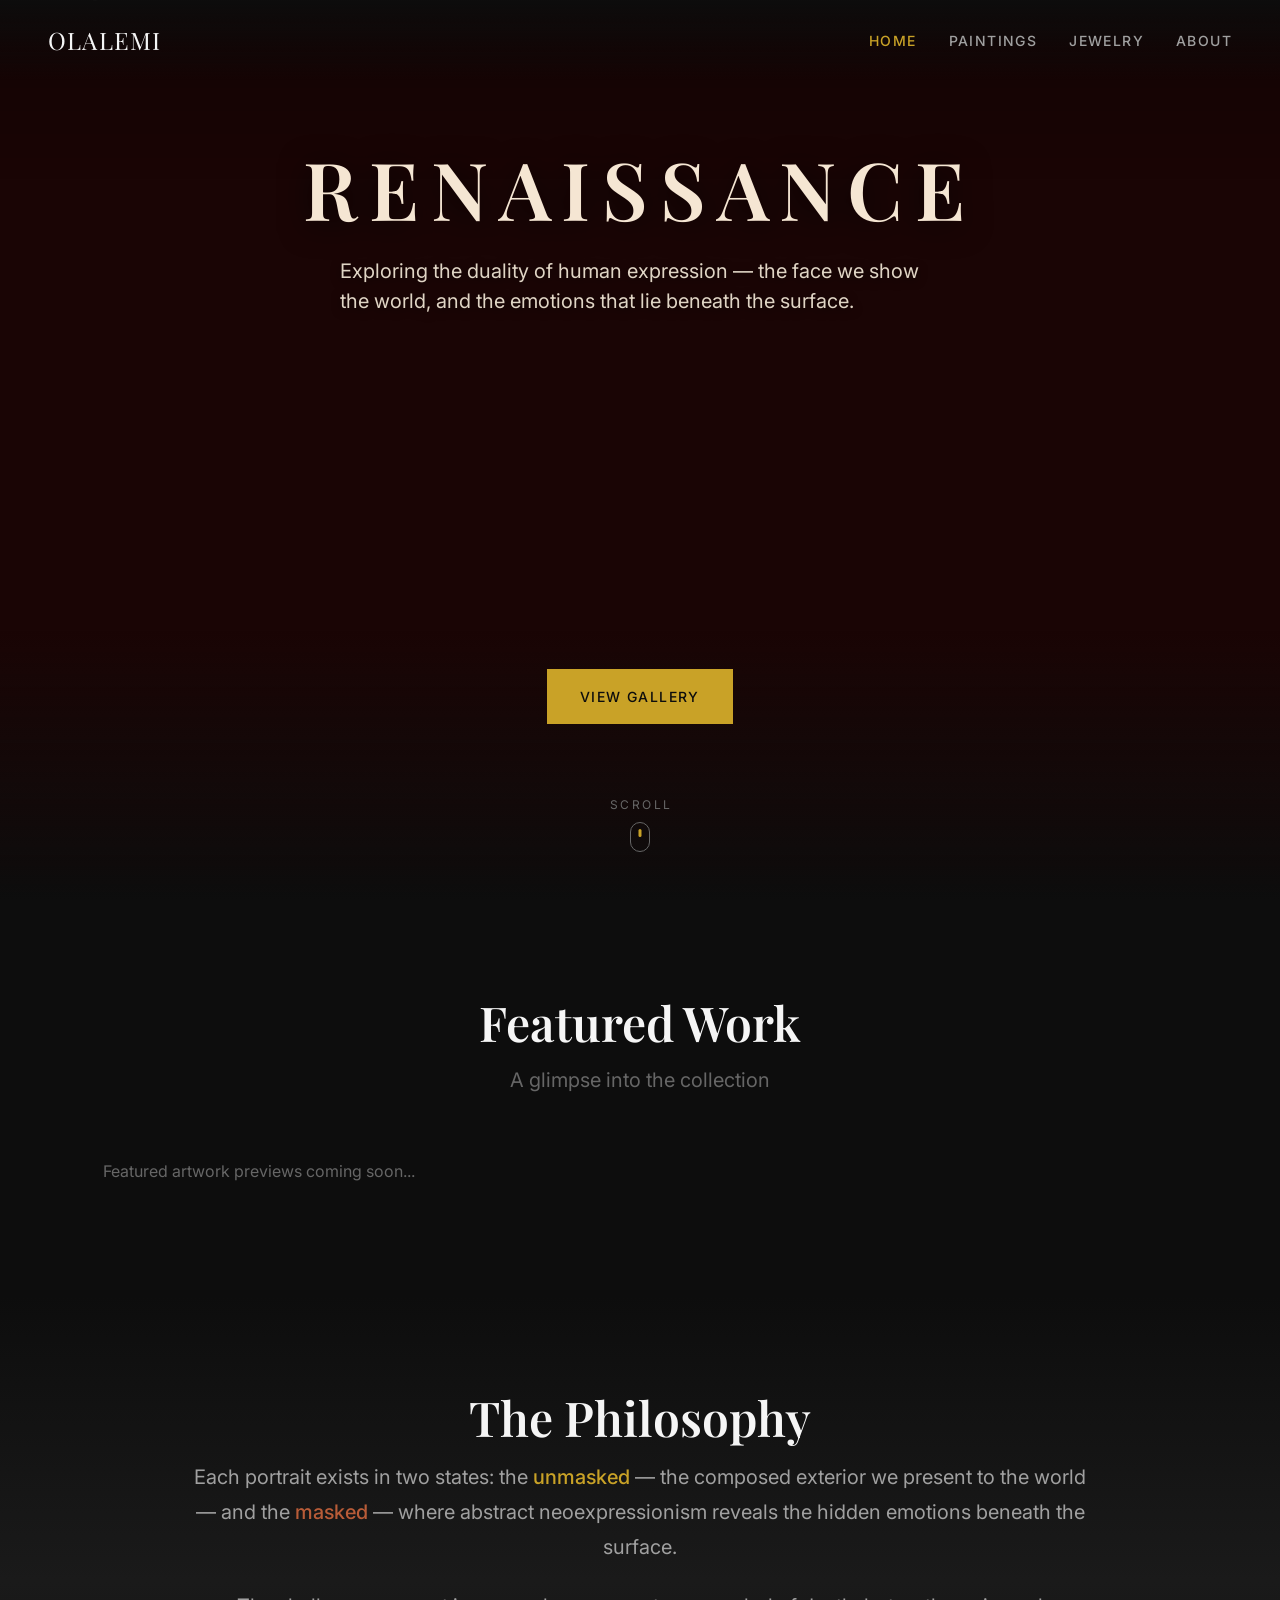
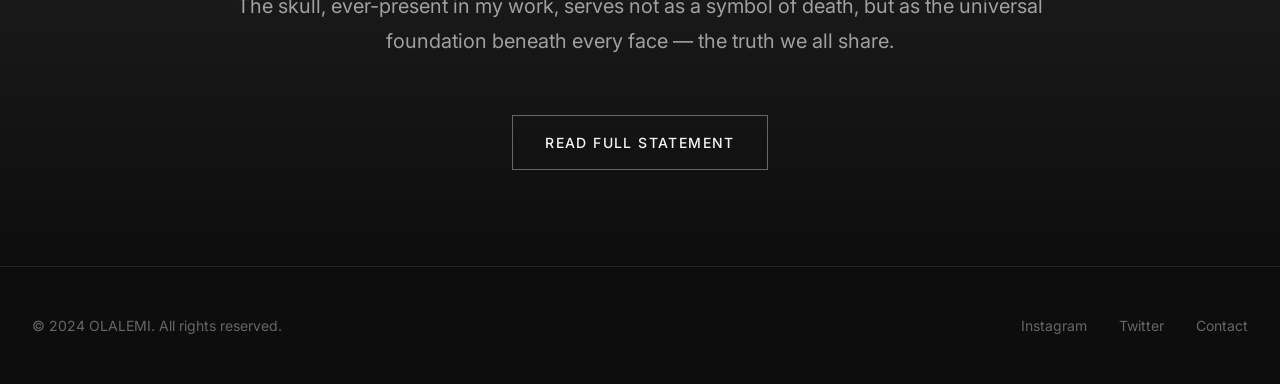
==== index.html @ 90fd3a53 "Initial commit: Portfolio website code (HTML, CSS, JS, data)" ====
<!DOCTYPE html>
<html lang="en">

<head>
    <meta charset="UTF-8">
    <meta name="viewport" content="width=device-width, initial-scale=1.0">
    <meta name="description"
        content="Digital artist and 3D jewelry CAD designer exploring the duality of human emotion through masked and unmasked portraits.">

    <title>Artist Portfolio | Digital Art & 3D Jewelry Design</title>

    <!-- Fonts -->
    <link rel="preconnect" href="https://fonts.googleapis.com">
    <link rel="preconnect" href="https://fonts.gstatic.com" crossorigin>
    <link
        href="https://fonts.googleapis.com/css2?family=Playfair+Display:wght@400;500;600;700&family=Inter:wght@300;400;500;600&display=swap"
        rel="stylesheet">

    <!-- Styles -->
    <link rel="stylesheet" href="css/styles.css">
    <link rel="stylesheet" href="css/landing.css">
</head>

<body>
    <!-- Navigation -->
    <nav class="nav" id="nav">
        <a href="index.html" class="nav__logo">OLALEMI</a>
        <ul class="nav__links">
            <li><a href="index.html" class="nav__link active">Home</a></li>
            <li><a href="paintings.html" class="nav__link">Paintings</a></li>
            <li><a href="jewelry.html" class="nav__link">Jewelry</a></li>
            <li><a href="about.html" class="nav__link">About</a></li>
        </ul>
    </nav>

    <!-- Hero Section -->
    <section class="hero" id="hero">
        <div class="hero__background">
            <!-- The Expressionist (unmasked) will be placed here -->
            <img src="assets/paintings/landing page.png" alt="OLALEMI - Digital Portrait" class="hero__image"
                id="heroImage">
            <div class="hero__overlay"></div>
        </div>

        <div class="hero__content">
            <h1 class="hero__title">
                RENAISSANCE
            </h1>
            <p class="hero__subtitle">
                Exploring the duality of human expression — the face we show the world,
                and the emotions that lie beneath the surface.
            </p>
            <a href="paintings.html" class="btn btn--primary">View Gallery</a>
        </div>

        <div class="scroll-indicator">
            <span>Scroll</span>
            <div class="scroll-indicator__arrow"></div>
        </div>
    </section>

    <!-- Featured Work Preview -->
    <section class="section section--featured">
        <div class="container">
            <header class="section__header">
                <h2 class="section__title">Featured Work</h2>
                <p class="section__subtitle">A glimpse into the collection</p>
            </header>

            <div class="featured-grid" id="featuredGrid">
                <!-- Featured works will be dynamically loaded or added here -->
                <p class="text-muted" style="text-align: center;">
                    Featured artwork previews coming soon...
                </p>
            </div>
        </div>
    </section>

    <!-- Artist Statement Preview -->
    <section class="section section--statement">
        <div class="container">
            <div class="statement-content">
                <h2 class="section__title">The Philosophy</h2>
                <p class="statement-text">
                    Each portrait exists in two states: the <strong class="text-gold">unmasked</strong> —
                    the composed exterior we present to the world — and the <strong
                        class="text-terracotta">masked</strong> —
                    where abstract neoexpressionism reveals the hidden emotions beneath the surface.
                </p>
                <p class="statement-text">
                    The skull, ever-present in my work, serves not as a symbol of death,
                    but as the universal foundation beneath every face — the truth we all share.
                </p>
                <a href="about.html" class="btn btn--outline mt-xl">Read Full Statement</a>
            </div>
        </div>
    </section>

    <!-- Footer -->
    <footer class="footer">
        <div class="container">
            <div class="footer__content">
                <p class="footer__copyright">
                    &copy; 2024 OLALEMI. All rights reserved.
                </p>
                <div class="footer__links">
                    <a href="#" class="footer__link">Instagram</a>
                    <a href="#" class="footer__link">Twitter</a>
                    <a href="mailto:contact@artist.com" class="footer__link">Contact</a>
                </div>
            </div>
        </div>
    </footer>

    <!-- Scripts -->
    <script src="js/main.js"></script>
</body>

</html>
---- css/styles.css ----
/* ==========================================
   PORTFOLIO WEBSITE - Design System
   Dark Gallery with Warm Accents
   ========================================== */

/* ---------- CSS Variables (Design Tokens) ---------- */
:root {
  /* Colors - Dark Gallery Palette */
  --color-bg-primary: #0D0D0D;
  --color-bg-secondary: #1A1A1A;
  --color-bg-tertiary: #252525;

  --color-text-primary: #F5F5F5;
  --color-text-secondary: #A0A0A0;
  --color-text-muted: #666666;

  --color-accent-gold: #C9A227;
  --color-accent-terracotta: #B85C38;
  --color-accent-gold-hover: #E0B830;
  --color-cream: #F5E6D3;
  --color-cream-muted: #E0D5C5;

  /* Typography */
  --font-heading: 'Playfair Display', Georgia, serif;
  --font-body: 'Inter', -apple-system, BlinkMacSystemFont, sans-serif;

  --font-size-xs: 0.75rem;
  --font-size-sm: 0.875rem;
  --font-size-base: 1rem;
  --font-size-lg: 1.25rem;
  --font-size-xl: 1.5rem;
  --font-size-2xl: 2rem;
  --font-size-3xl: 3rem;
  --font-size-4xl: 4rem;
  --font-size-hero: clamp(3rem, 8vw, 6rem);

  --font-weight-light: 300;
  --font-weight-regular: 400;
  --font-weight-medium: 500;
  --font-weight-semibold: 600;

  --line-height-tight: 1.1;
  --line-height-normal: 1.5;
  --line-height-relaxed: 1.75;

  /* Spacing */
  --space-xs: 0.25rem;
  --space-sm: 0.5rem;
  --space-md: 1rem;
  --space-lg: 1.5rem;
  --space-xl: 2rem;
  --space-2xl: 3rem;
  --space-3xl: 4rem;
  --space-4xl: 6rem;

  /* Layout */
  --max-width: 1400px;
  --max-width-narrow: 900px;
  --nav-height: 80px;

  /* Transitions */
  --transition-fast: 150ms ease;
  --transition-base: 300ms ease;
  --transition-slow: 500ms ease;
  --transition-slower: 800ms ease;

  /* Shadows & Effects */
  --shadow-subtle: 0 2px 10px rgba(0, 0, 0, 0.3);
  --shadow-medium: 0 4px 20px rgba(0, 0, 0, 0.4);
  --shadow-strong: 0 8px 40px rgba(0, 0, 0, 0.5);

  /* Z-index layers */
  --z-base: 1;
  --z-overlay: 100;
  --z-modal: 200;
  --z-nav: 300;
}

/* ---------- Reset & Base Styles ---------- */
*,
*::before,
*::after {
  box-sizing: border-box;
  margin: 0;
  padding: 0;
}

html {
  font-size: 16px;
  scroll-behavior: smooth;
  -webkit-font-smoothing: antialiased;
  -moz-osx-font-smoothing: grayscale;
}

body {
  font-family: var(--font-body);
  font-size: var(--font-size-base);
  font-weight: var(--font-weight-regular);
  line-height: var(--line-height-normal);
  color: var(--color-text-primary);
  background-color: var(--color-bg-primary);
  overflow-x: hidden;
}

/* ---------- Typography ---------- */
h1,
h2,
h3,
h4,
h5,
h6 {
  font-family: var(--font-heading);
  font-weight: var(--font-weight-semibold);
  line-height: var(--line-height-tight);
  color: var(--color-text-primary);
}

h1 {
  font-size: var(--font-size-hero);
}

h2 {
  font-size: var(--font-size-3xl);
}

h3 {
  font-size: var(--font-size-2xl);
}

h4 {
  font-size: var(--font-size-xl);
}

p {
  color: var(--color-text-secondary);
  margin-bottom: var(--space-md);
}

a {
  color: var(--color-accent-gold);
  text-decoration: none;
  transition: color var(--transition-fast);
}

a:hover {
  color: var(--color-accent-gold-hover);
}

/* ---------- Selection ---------- */
::selection {
  background-color: var(--color-accent-gold);
  color: var(--color-bg-primary);
}

/* ---------- Navigation ---------- */
.nav {
  position: fixed;
  top: 0;
  left: 0;
  right: 0;
  height: var(--nav-height);
  display: flex;
  align-items: center;
  justify-content: space-between;
  padding: 0 var(--space-2xl);
  background: linear-gradient(to bottom, rgba(13, 13, 13, 0.95), rgba(13, 13, 13, 0));
  z-index: var(--z-nav);
  transition: background var(--transition-base);
}

.nav.scrolled {
  background: rgba(13, 13, 13, 0.98);
  backdrop-filter: blur(10px);
}

.nav__logo {
  font-family: var(--font-heading);
  font-size: var(--font-size-xl);
  font-weight: var(--font-weight-bold);
  color: var(--color-text-primary);
  letter-spacing: 0.05em;
  text-transform: uppercase;
}

.nav__links {
  display: flex;
  gap: var(--space-xl);
  list-style: none;
}

.nav__link {
  font-size: var(--font-size-sm);
  font-weight: var(--font-weight-medium);
  color: var(--color-text-secondary);
  text-transform: uppercase;
  letter-spacing: 0.1em;
  transition: color var(--transition-fast);
  position: relative;
}

.nav__link::after {
  content: '';
  position: absolute;
  bottom: -4px;
  left: 0;
  width: 0;
  height: 1px;
  background-color: var(--color-accent-gold);
  transition: width var(--transition-base);
}

.nav__link:hover {
  color: var(--color-text-primary);
}

.nav__link:hover::after {
  width: 100%;
}

.nav__link.active {
  color: var(--color-accent-gold);
}

/* ---------- Hero Section ---------- */
.hero {
  position: relative;
  min-height: 100vh;
  display: flex;
  align-items: flex-start;
  justify-content: center;
  overflow: hidden;
  background-color: #1a0505;
  /* Fallback dark red */
}

.hero__background {
  position: absolute;
  inset: 0;
  z-index: 1;
  display: flex;
  align-items: center;
  justify-content: center;
}

.hero__image {
  width: 100%;
  height: 100%;
  object-fit: cover;
  object-position: center center;
  transform: scale(1);
  transition: transform 0.8s ease-out, opacity 1s ease;
  opacity: 0;
}

.hero.loaded .hero__image {
  opacity: 1;
}

/* Subtle zoom on hover */
/* Subtle zoom on hover */
.hero:hover .hero__image {
  transform: scale(1.05);
  transition: transform 0.6s ease-out;
}

/* Portrait-oriented hero image - centered with dark space */
.hero__image--portrait {
  width: auto;
  height: 100%;
  max-width: 60%;
  object-fit: contain;
  opacity: 0;
  transform: scale(1);
  transition: opacity 1.2s ease, transform 0.5s ease;
}

.hero.loaded .hero__image--portrait {
  opacity: 1;
}

.hero__overlay {
  position: absolute;
  inset: 0;
  background: linear-gradient(to bottom,
      rgba(0, 0, 0, 0.3) 0%,
      rgba(0, 0, 0, 0) 20%,
      rgba(0, 0, 0, 0) 70%,
      rgba(13, 13, 13, 0.8) 95%,
      rgba(13, 13, 13, 1) 100%);
  z-index: 2;
}

.hero__content {
  position: relative;
  z-index: 3;
  display: flex;
  flex-direction: column;
  align-items: center;
  width: 100%;
  min-height: 100vh;
  padding: var(--space-2xl);
  padding-top: calc(var(--nav-height) + var(--space-3xl));
  padding-bottom: 11rem;
  max-width: var(--max-width-narrow);
  opacity: 0;
  transform: translateY(30px);
  animation: fadeInUp 1s ease forwards;
  animation-delay: 0.8s;
}

.hero__title {
  margin-bottom: var(--space-lg);
  text-shadow: 0 4px 30px rgba(0, 0, 0, 0.8);
  letter-spacing: 0.15em;
  font-size: clamp(2.5rem, 10vw, 5rem);
  color: var(--color-cream);
}

.hero__subtitle {
  font-size: var(--font-size-lg);
  color: var(--color-cream-muted);
  max-width: 600px;
  margin: 0 auto var(--space-lg);
  text-shadow: 0 2px 10px rgba(0, 0, 0, 0.5);
}

.hero__content .btn {
  margin-top: auto;
}

/* Scroll Indicator */
.scroll-indicator {
  position: absolute;
  bottom: var(--space-2xl);
  left: 50%;
  transform: translateX(-50%);
  display: flex;
  flex-direction: column;
  align-items: center;
  gap: var(--space-sm);
  color: var(--color-text-muted);
  font-size: var(--font-size-xs);
  text-transform: uppercase;
  animation: fadeInUpCentered 1s ease forwards;
  animation-delay: 1.5s;
  opacity: 0;
  z-index: 10;
}

.scroll-indicator span {
  letter-spacing: 0.2em;
  margin-right: -0.2em;
  /* Optical centering fix */
}

.scroll-indicator__arrow {
  width: 20px;
  height: 30px;
  border: 1px solid var(--color-text-muted);
  border-radius: 10px;
  position: relative;
}

.scroll-indicator__arrow::before {
  content: '';
  position: absolute;
  top: 6px;
  left: 50%;
  transform: translateX(-50%);
  width: 3px;
  height: 8px;
  background-color: var(--color-accent-gold);
  border-radius: 2px;
  animation: scrollBounce 2s infinite;
}

/* ---------- Sections ---------- */
.section {
  padding: var(--space-4xl) var(--space-2xl);
}

.section__header {
  text-align: center;
  margin-bottom: var(--space-3xl);
}

.section__title {
  margin-bottom: var(--space-md);
}

.section__subtitle {
  font-size: var(--font-size-lg);
  color: var(--color-text-muted);
}

/* ---------- Container ---------- */
.container {
  max-width: var(--max-width);
  margin: 0 auto;
  padding: 0 var(--space-xl);
}

/* ---------- Buttons ---------- */
.btn {
  display: inline-flex;
  align-items: center;
  gap: var(--space-sm);
  padding: var(--space-md) var(--space-xl);
  font-family: var(--font-body);
  font-size: var(--font-size-sm);
  font-weight: var(--font-weight-medium);
  text-transform: uppercase;
  letter-spacing: 0.1em;
  border: 1px solid transparent;
  cursor: pointer;
  transition: all var(--transition-base);
}

.btn--primary {
  background-color: var(--color-accent-gold);
  color: var(--color-bg-primary);
  border-color: var(--color-accent-gold);
}

.btn--primary:hover {
  background-color: transparent;
  color: var(--color-accent-gold);
}

.btn--outline {
  background-color: transparent;
  color: var(--color-text-primary);
  border-color: var(--color-text-muted);
}

.btn--outline:hover {
  border-color: var(--color-accent-gold);
  color: var(--color-accent-gold);
}

/* ---------- Animations ---------- */
@keyframes fadeInUp {
  from {
    opacity: 0;
    transform: translateY(30px);
  }

  to {
    opacity: 1;
    transform: translateY(0);
  }
}

@keyframes fadeInUpCentered {
  from {
    opacity: 0;
    transform: translateX(-50%) translateY(30px);
  }

  to {
    opacity: 1;
    transform: translateX(-50%) translateY(0);
  }
}

@keyframes fadeIn {
  from {
    opacity: 0;
  }

  to {
    opacity: 1;
  }
}

@keyframes scrollBounce {

  0%,
  100% {
    transform: translateX(-50%) translateY(0);
  }

  50% {
    transform: translateX(-50%) translateY(6px);
  }
}

/* ---------- Utility Classes ---------- */
.text-gold {
  color: var(--color-accent-gold);
}

.text-terracotta {
  color: var(--color-accent-terracotta);
}

.text-muted {
  color: var(--color-text-muted);
}

.mt-sm {
  margin-top: var(--space-sm);
}

.mt-md {
  margin-top: var(--space-md);
}

.mt-lg {
  margin-top: var(--space-lg);
}

.mt-xl {
  margin-top: var(--space-xl);
}

.mb-sm {
  margin-bottom: var(--space-sm);
}

.mb-md {
  margin-bottom: var(--space-md);
}

.mb-lg {
  margin-bottom: var(--space-lg);
}

.mb-xl {
  margin-bottom: var(--space-xl);
}

/* ---------- Responsive ---------- */
@media (max-width: 768px) {
  :root {
    --nav-height: 60px;
  }

  .nav {
    padding: 0 var(--space-lg);
  }

  .nav__links {
    gap: var(--space-lg);
  }

  .nav__link {
    font-size: var(--font-size-xs);
  }

  .hero__content {
    padding: var(--space-lg);
  }

  .section {
    padding: var(--space-3xl) var(--space-lg);
  }
}

@media (max-width: 480px) {
  .nav__logo {
    font-size: var(--font-size-base);
  }

  .nav__links {
    gap: var(--space-md);
  }
}
---- css/landing.css ----
/* ==========================================
   Additional Styles for Landing Page
   ========================================== */

/* ---------- Statement Section ---------- */
.section--statement {
    background: linear-gradient(to bottom,
            var(--color-bg-primary) 0%,
            var(--color-bg-secondary) 50%,
            var(--color-bg-primary) 100%);
}

.statement-content {
    max-width: var(--max-width-narrow);
    margin: 0 auto;
    text-align: center;
}

.statement-text {
    font-size: var(--font-size-lg);
    line-height: var(--line-height-relaxed);
    color: var(--color-text-secondary);
    margin-bottom: var(--space-lg);
}

.statement-text strong {
    font-weight: var(--font-weight-medium);
}

/* ---------- Featured Grid ---------- */
.section--featured {
    background-color: var(--color-bg-primary);
}

.featured-grid {
    display: grid;
    grid-template-columns: repeat(3, 1fr);
    gap: var(--space-lg);
}

@media (max-width: 768px) {
    .featured-grid {
        grid-template-columns: 1fr;
    }
}

/* ---------- Footer ---------- */
.footer {
    padding: var(--space-2xl) 0;
    border-top: 1px solid var(--color-bg-tertiary);
}

.footer__content {
    display: flex;
    justify-content: space-between;
    align-items: center;
    flex-wrap: wrap;
    gap: var(--space-lg);
}

.footer__copyright {
    font-size: var(--font-size-sm);
    color: var(--color-text-muted);
    margin: 0;
}

.footer__links {
    display: flex;
    gap: var(--space-xl);
}

.footer__link {
    font-size: var(--font-size-sm);
    color: var(--color-text-muted);
    transition: color var(--transition-fast);
}

.footer__link:hover {
    color: var(--color-accent-gold);
}

@media (max-width: 480px) {
    .footer__content {
        flex-direction: column;
        text-align: center;
    }
}

/* ---------- Parallax Effect (Enhanced Hero) ---------- */
.hero {
    perspective: 1000px;
}

.hero__background {
    transform-style: preserve-3d;
}

/* ---------- Page Transition ---------- */
body {
    opacity: 0;
    animation: pageLoad 0.6s ease forwards;
}

@keyframes pageLoad {
    to {
        opacity: 1;
    }
}

/* ---------- Loading State ---------- */
.hero__image {
    opacity: 0;
    transition: opacity 0.8s ease, transform 8s ease-out;
}

.hero.loaded .hero__image {
    opacity: 1;
}
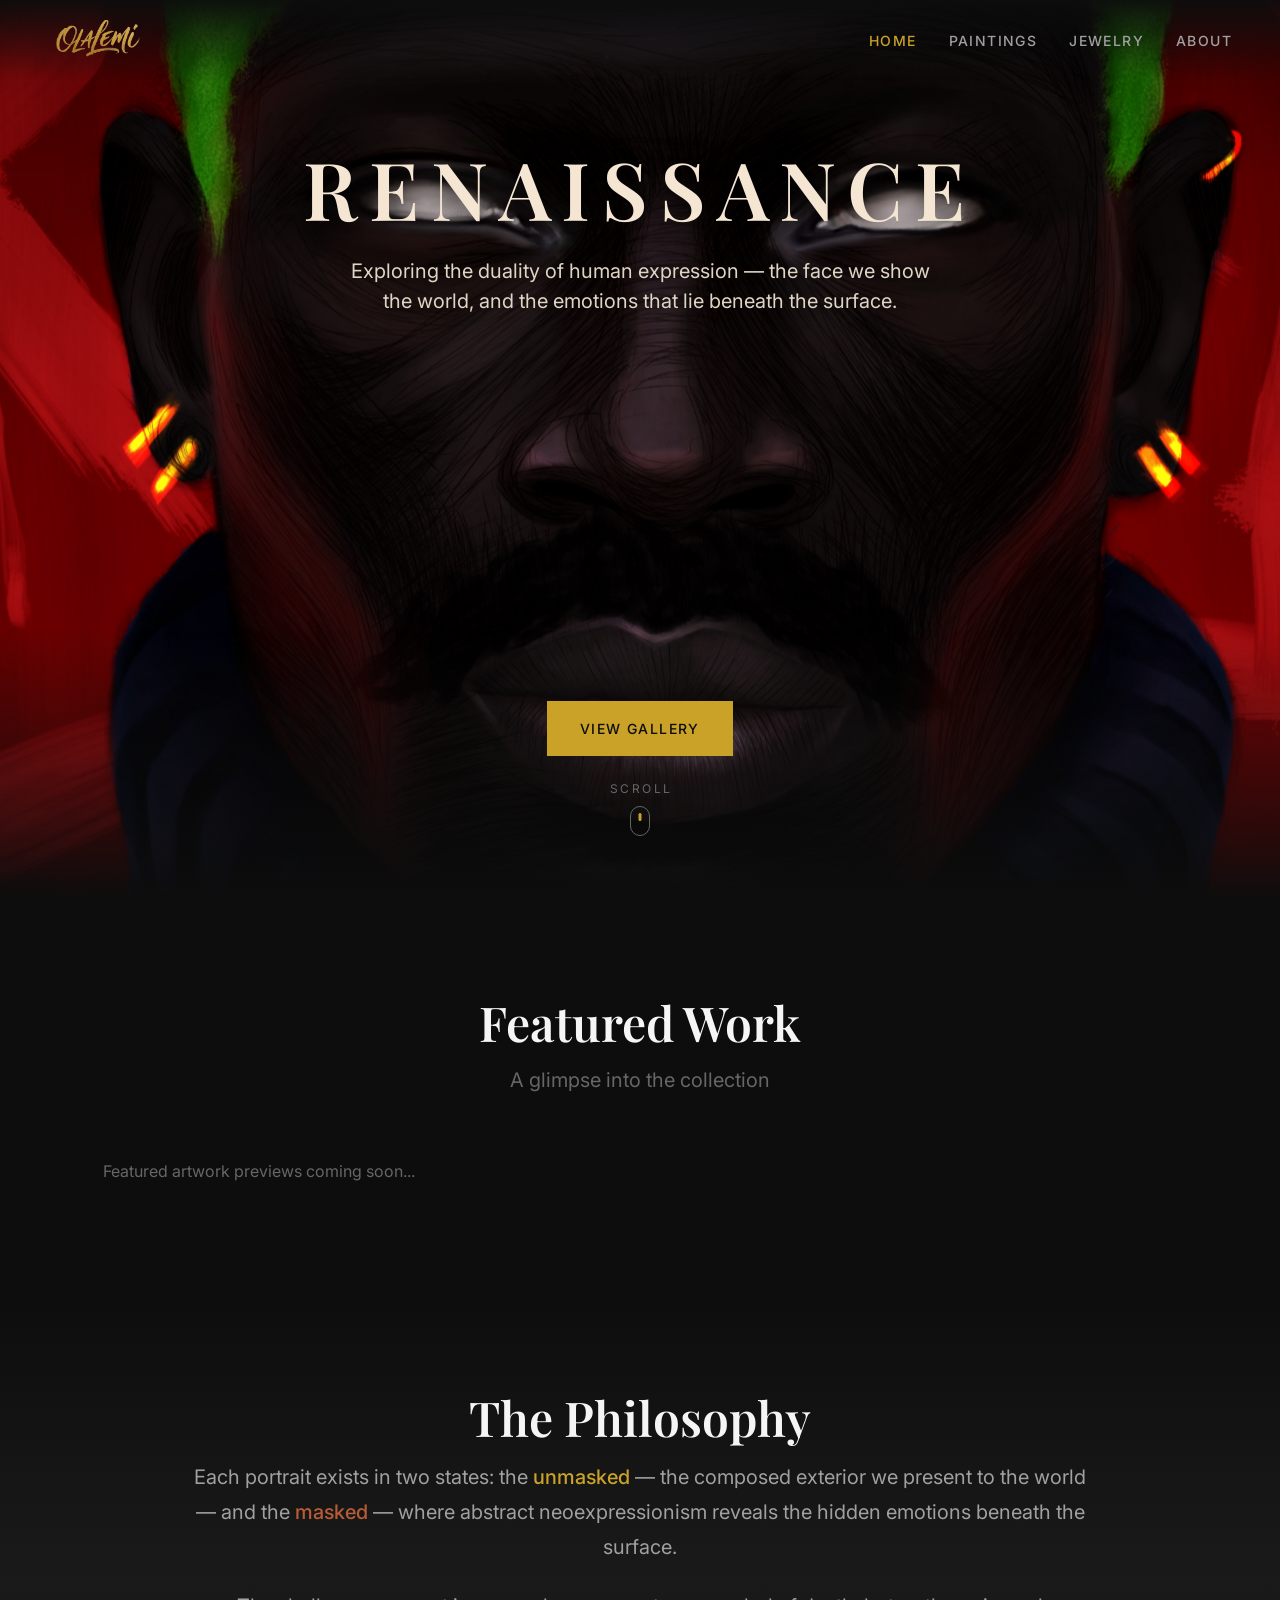
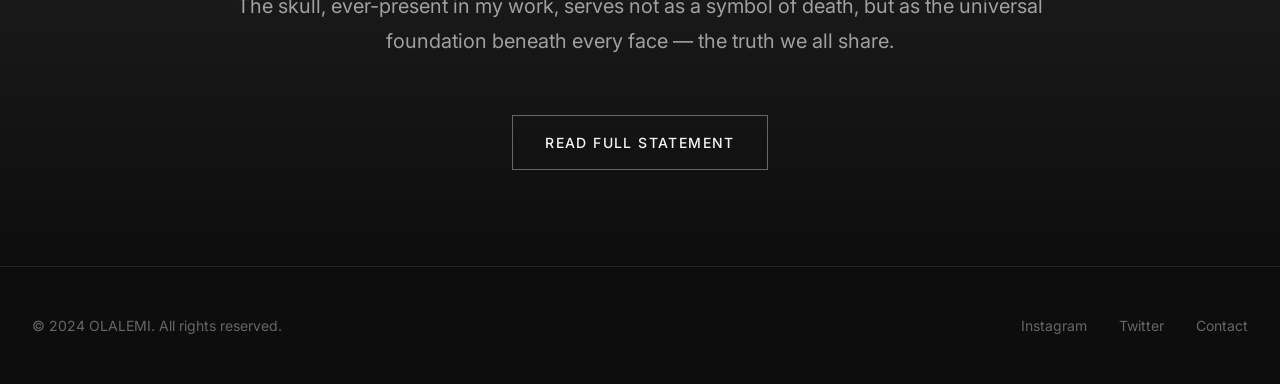
==== commit 72c9c634: "UI refinements: nav logo, gallery heading, scroll behavior - Add brushstroke calligraphy logo (trans" ====
--- a/index.html
+++ b/index.html
@@ -24,13 +24,17 @@
 <body>
     <!-- Navigation -->
     <nav class="nav" id="nav">
-        <a href="index.html" class="nav__logo">OLALEMI</a>
-        <ul class="nav__links">
+        <a href="index.html" class="nav__logo"><img src="assets/olalemi-logo.png" alt="OLALEMI"
+                class="nav__logo-img"></a>
+        <ul class="nav__links" id="navLinks">
             <li><a href="index.html" class="nav__link active">Home</a></li>
             <li><a href="paintings.html" class="nav__link">Paintings</a></li>
             <li><a href="jewelry.html" class="nav__link">Jewelry</a></li>
             <li><a href="about.html" class="nav__link">About</a></li>
         </ul>
+        <button class="nav__hamburger" id="navHamburger" aria-label="Toggle menu">
+            <span></span><span></span><span></span>
+        </button>
     </nav>
 
     <!-- Hero Section -->
@@ -51,11 +55,10 @@
                 and the emotions that lie beneath the surface.
             </p>
             <a href="paintings.html" class="btn btn--primary">View Gallery</a>
-        </div>
-
-        <div class="scroll-indicator">
-            <span>Scroll</span>
-            <div class="scroll-indicator__arrow"></div>
+            <div class="scroll-indicator">
+                <span>Scroll</span>
+                <div class="scroll-indicator__arrow"></div>
+            </div>
         </div>
     </section>
 
--- a/css/styles.css
+++ b/css/styles.css
@@ -165,12 +165,23 @@
   padding: 0 var(--space-2xl);
   background: linear-gradient(to bottom, rgba(13, 13, 13, 0.95), rgba(13, 13, 13, 0));
   z-index: var(--z-nav);
-  transition: background var(--transition-base);
+  transition: background var(--transition-base), transform 0.35s ease;
+}
+
+.nav--hidden {
+  transform: translateY(-100%);
 }
 
 .nav.scrolled {
   background: rgba(13, 13, 13, 0.98);
   backdrop-filter: blur(10px);
+}
+
+/* Remove backdrop-filter when menu is open to prevent
+   fixed-position overlay from being constrained to nav height */
+.nav.scrolled.nav--open {
+  backdrop-filter: none;
+  -webkit-backdrop-filter: none;
 }
 
 .nav__logo {
@@ -180,6 +191,16 @@
   color: var(--color-text-primary);
   letter-spacing: 0.05em;
   text-transform: uppercase;
+  display: flex;
+  align-items: center;
+}
+
+.nav__logo-img {
+  height: 85px;
+  width: auto;
+  display: block;
+  transform: scaleX(1.15);
+  transform-origin: left center;
 }
 
 .nav__links {
@@ -300,7 +321,7 @@
   min-height: 100vh;
   padding: var(--space-2xl);
   padding-top: calc(var(--nav-height) + var(--space-3xl));
-  padding-bottom: 11rem;
+  padding-bottom: var(--space-3xl);
   max-width: var(--max-width-narrow);
   opacity: 0;
   transform: translateY(30px);
@@ -321,6 +342,7 @@
   color: var(--color-cream-muted);
   max-width: 600px;
   margin: 0 auto var(--space-lg);
+  text-align: center;
   text-shadow: 0 2px 10px rgba(0, 0, 0, 0.5);
 }
 
@@ -330,10 +352,6 @@
 
 /* Scroll Indicator */
 .scroll-indicator {
-  position: absolute;
-  bottom: var(--space-2xl);
-  left: 50%;
-  transform: translateX(-50%);
   display: flex;
   flex-direction: column;
   align-items: center;
@@ -341,7 +359,8 @@
   color: var(--color-text-muted);
   font-size: var(--font-size-xs);
   text-transform: uppercase;
-  animation: fadeInUpCentered 1s ease forwards;
+  margin-top: var(--space-lg);
+  animation: fadeIn 1s ease forwards;
   animation-delay: 1.5s;
   opacity: 0;
   z-index: 10;
@@ -530,27 +549,134 @@
   margin-bottom: var(--space-xl);
 }
 
+/* ---------- Hamburger Menu (hidden on desktop) ---------- */
+.nav__hamburger {
+  display: none;
+  background: none;
+  border: none;
+  cursor: pointer;
+  width: 28px;
+  height: 20px;
+  position: relative;
+  z-index: 1001;
+  padding: 0;
+}
+
+.nav__hamburger span {
+  display: block;
+  width: 100%;
+  height: 2px;
+  background-color: var(--color-text-primary);
+  border-radius: 2px;
+  transition: all 0.3s ease;
+  position: absolute;
+  left: 0;
+}
+
+.nav__hamburger span:nth-child(1) {
+  top: 0;
+}
+
+.nav__hamburger span:nth-child(2) {
+  top: 50%;
+  transform: translateY(-50%);
+}
+
+.nav__hamburger span:nth-child(3) {
+  bottom: 0;
+}
+
+/* Hamburger → X animation */
+.nav--open .nav__hamburger span:nth-child(1) {
+  top: 50%;
+  transform: translateY(-50%) rotate(45deg);
+}
+
+.nav--open .nav__hamburger span:nth-child(2) {
+  opacity: 0;
+}
+
+.nav--open .nav__hamburger span:nth-child(3) {
+  bottom: 50%;
+  transform: translateY(50%) rotate(-45deg);
+}
+
 /* ---------- Responsive ---------- */
 @media (max-width: 768px) {
   :root {
     --nav-height: 60px;
   }
 
+  /* --- Navigation: Hamburger + Overlay --- */
   .nav {
     padding: 0 var(--space-lg);
   }
 
+  .nav__hamburger {
+    display: block;
+    width: 22px;
+    height: 16px;
+  }
+
   .nav__links {
-    gap: var(--space-lg);
+    position: fixed;
+    inset: 0;
+    background: rgba(13, 13, 13, 0.98);
+    backdrop-filter: blur(20px);
+    -webkit-backdrop-filter: blur(20px);
+    display: flex;
+    flex-direction: column;
+    align-items: center;
+    justify-content: center;
+    gap: var(--space-2xl);
+    opacity: 0;
+    pointer-events: none;
+    transition: opacity 0.3s ease;
+    z-index: 1000;
+  }
+
+  .nav--open .nav__links {
+    opacity: 1;
+    pointer-events: auto;
   }
 
   .nav__link {
-    font-size: var(--font-size-xs);
+    font-size: var(--font-size-xl);
+    letter-spacing: 0.15em;
+  }
+
+  .nav__link::after {
+    bottom: -6px;
+  }
+
+  /* --- Hero Section: Spacing, Sizing, Centering --- */
+  .hero {
+    min-height: 85vh;
+  }
+
+  .hero__image {
+    object-position: center 30%;
   }
 
   .hero__content {
     padding: var(--space-lg);
-  }
+    padding-top: calc(var(--nav-height) + var(--space-xl));
+    padding-bottom: var(--space-2xl);
+    text-align: center;
+    min-height: 85vh;
+  }
+
+  .hero__title {
+    font-size: clamp(1.8rem, 7vw, 2.5rem);
+  }
+
+  .hero__subtitle {
+    font-size: 0.9rem;
+    text-align: center;
+    padding: 0 var(--space-md);
+    margin-bottom: var(--space-lg);
+  }
+
 
   .section {
     padding: var(--space-3xl) var(--space-lg);
@@ -558,11 +684,11 @@
 }
 
 @media (max-width: 480px) {
-  .nav__logo {
-    font-size: var(--font-size-base);
-  }
-
-  .nav__links {
-    gap: var(--space-md);
+  .hero__title {
+    font-size: clamp(1.6rem, 6.5vw, 2.2rem);
+  }
+
+  .hero__subtitle {
+    font-size: 0.85rem;
   }
 }
